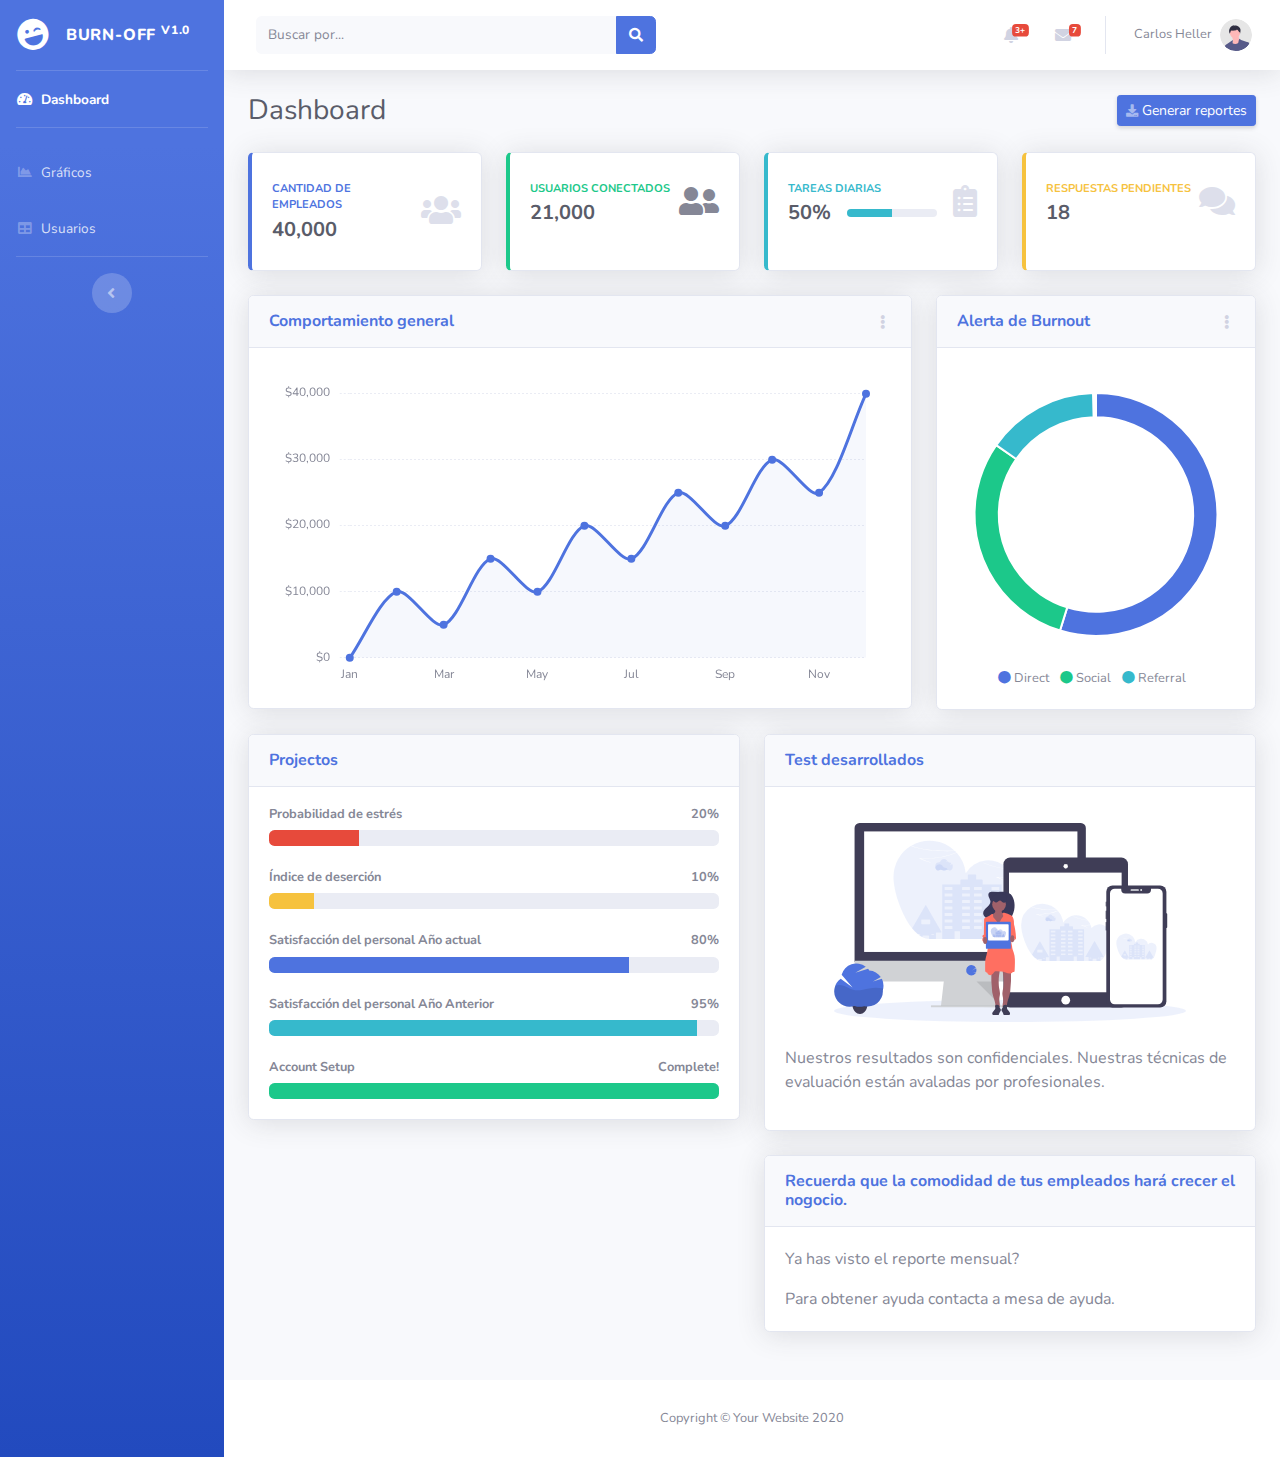
==== index.html @ df74e89a "Correción de maquetado." ====
<!DOCTYPE html>
<html lang="en">

<head>

    <meta charset="utf-8">
    <meta http-equiv="X-UA-Compatible" content="IE=edge">
    <meta name="viewport" content="width=device-width, initial-scale=1, shrink-to-fit=no">
    <meta name="description" content="">
    <meta name="author" content="">

    <title>Burn-OFF - Dashboard</title>

    <!-- Custom fonts for this template-->
    <link href="vendor/fontawesome-free/css/all.min.css" rel="stylesheet" type="text/css">
    <link href="https://fonts.googleapis.com/css?family=Nunito:200,200i,300,300i,400,400i,600,600i,700,700i,800,800i,900,900i" rel="stylesheet">

    <!-- Custom styles for this template-->
    <link href="css/sb-admin-2.min.css" rel="stylesheet">

</head>

<body id="page-top">

    <!-- Page Wrapper -->
    <div id="wrapper">

        <!-- Sidebar -->
        <ul class="navbar-nav bg-gradient-primary sidebar sidebar-dark accordion" id="accordionSidebar">

            <!-- Sidebar - Brand -->
            <!-- <a class="sidebar-brand d-flex align-items-center justify-content-center" href="index.html">
                <div class=".logo">
                    <!-- <img src="img/brain-process.svg"></i> 
    </div>
    <div class="sidebar-brand-text mx-3">Burn-OFF <sup>v1.0</sup></div>
    </a> -->

            <a class="sidebar-brand d-flex align-items-center justify-content-center" href="index.html">
                <div class="sidebar-brand-icon rotate-n-15">
                    <i class="fas fa-laugh-wink"></i>
                </div>
                <div class="sidebar-brand-text mx-3">Burn-OFF <sup>V1.0</sup></div>
            </a>
            <!-- Divider -->
            <hr class="sidebar-divider my-0">

            <!-- Nav Item - Dashboard -->
            <li class="nav-item active">
                <a class="nav-link" href="index.html">
                    <i class="fas fa-fw fa-tachometer-alt"></i>
                    <span>Dashboard</span></a>
            </li>

            <!-- Divider -->
            <hr class="sidebar-divider">

            <!-- Heading -->
            <!-- <div class="sidebar-heading">
                Interface
            </div> -->

            <!-- Nav Item - Pages Collapse Menu -->
            <!-- <li class="nav-item">
                <a class="nav-link collapsed" href="#" data-toggle="collapse" data-target="#collapseTwo" aria-expanded="true" aria-controls="collapseTwo">
                    <i class="fas fa-fw fa-cog"></i>
                    <span>Components</span>
                </a>
                <div id="collapseTwo" class="collapse" aria-labelledby="headingTwo" data-parent="#accordionSidebar">
                    <div class="bg-white py-2 collapse-inner rounded">
                        <h6 class="collapse-header">Custom Components:</h6>
                        <a class="collapse-item" href="buttons.html">Buttons</a>
                        <a class="collapse-item" href="cards.html">Cards</a>
                    </div>
                </div>
            </li> -->

            <!-- Nav Item - Utilities Collapse Menu -->
            <!-- <li class="nav-item">
                <a class="nav-link collapsed" href="#" data-toggle="collapse" data-target="#collapseUtilities" aria-expanded="true" aria-controls="collapseUtilities">
                    <i class="fas fa-fw fa-wrench"></i>
                    <span>Utilities</span>
                </a>
                <div id="collapseUtilities" class="collapse" aria-labelledby="headingUtilities" data-parent="#accordionSidebar">
                    <div class="bg-white py-2 collapse-inner rounded">
                        <h6 class="collapse-header">Custom Utilities:</h6>
                        <a class="collapse-item" href="utilities-color.html">Colors</a>
                        <a class="collapse-item" href="utilities-border.html">Borders</a>
                        <a class="collapse-item" href="utilities-animation.html">Animations</a>
                        <a class="collapse-item" href="utilities-other.html">Other</a>
                    </div>
                </div>
            </li> -->

            <!-- Divider -->
            <!-- <hr class="sidebar-divider"> -->

            <!-- Heading -->
            <!-- <div class="sidebar-heading">
                Addons
            </div> -->

            <!-- Nav Item - Pages Collapse Menu -->
            <!-- <li class="nav-item">
                <a class="nav-link collapsed" href="#" data-toggle="collapse" data-target="#collapsePages" aria-expanded="true" aria-controls="collapsePages">
                    <i class="fas fa-fw fa-folder"></i>
                    <span>Pages</span>
                </a>
                <div id="collapsePages" class="collapse" aria-labelledby="headingPages" data-parent="#accordionSidebar">
                    <div class="bg-white py-2 collapse-inner rounded">
                        <h6 class="collapse-header">Login Screens:</h6>
                        <a class="collapse-item" href="login.html">Login</a>
                        <a class="collapse-item" href="register.html">Register</a>
                        <a class="collapse-item" href="forgot-password.html">Forgot Password</a>
                        <div class="collapse-divider"></div>
                        <h6 class="collapse-header">Other Pages:</h6>
                        <a class="collapse-item" href="404.html">404 Page</a>
                        <a class="collapse-item" href="blank.html">Blank Page</a>
                    </div>
                </div>
            </li> -->

            <!-- Nav Item - Charts -->
            <li class="nav-item">
                <a class="nav-link" href="charts.html">
                    <i class="fas fa-fw fa-chart-area"></i>
                    <span>Gráficos</span></a>
            </li>

            <!-- Nav Item - Tables -->
            <li class="nav-item">
                <a class="nav-link" href="tables.html">
                    <i class="fas fa-fw fa-table"></i>
                    <span>Usuarios</span></a>
            </li>

            <!-- Divider -->
            <hr class="sidebar-divider d-none d-md-block">

            <!-- Sidebar Toggler (Sidebar) -->
            <div class="text-center d-none d-md-inline">
                <button class="rounded-circle border-0" id="sidebarToggle"></button>
            </div>

            <!-- Sidebar Message
            <div class="sidebar-card">
                <img class="sidebar-card-illustration mb-2" src="img/undraw_rocket.svg" alt="">
                <p class="text-center mb-2"><strong>SB Admin Pro</strong> is packed with premium features, components, and more!</p>
                <a class="btn btn-success btn-sm" href="https://startbootstrap.com/theme/sb-admin-pro">Upgrade to Pro!</a>
            </div> -->

        </ul>
        <!-- End of Sidebar -->

        <!-- Content Wrapper -->
        <div id="content-wrapper" class="d-flex flex-column">

            <!-- Main Content -->
            <div id="content">

                <!-- Topbar -->
                <nav class="navbar navbar-expand navbar-light bg-white topbar mb-4 static-top shadow">

                    <!-- Sidebar Toggle (Topbar) -->
                    <button id="sidebarToggleTop" class="btn btn-link d-md-none rounded-circle mr-3">
                        <i class="fa fa-bars"></i>
                    </button>

                    <!-- Topbar Search -->
                    <form class="d-none d-sm-inline-block form-inline mr-auto ml-md-3 my-2 my-md-0 mw-100 navbar-search">
                        <div class="input-group">
                            <input type="text" class="form-control bg-light border-0 small" placeholder="Buscar por..." aria-label="Search" aria-describedby="basic-addon2">
                            <div class="input-group-append">
                                <button class="btn btn-primary" type="button">
                                    <i class="fas fa-search fa-sm"></i>
                                </button>
                            </div>
                        </div>
                    </form>

                    <!-- Topbar Navbar -->
                    <ul class="navbar-nav ml-auto">

                        <!-- Nav Item - Search Dropdown (Visible Only XS) -->
                        <li class="nav-item dropdown no-arrow d-sm-none">
                            <a class="nav-link dropdown-toggle" href="#" id="searchDropdown" role="button" data-toggle="dropdown" aria-haspopup="true" aria-expanded="false">
                                <i class="fas fa-search fa-fw"></i>
                            </a>
                            <!-- Dropdown - Messages -->
                            <div class="dropdown-menu dropdown-menu-right p-3 shadow animated--grow-in" aria-labelledby="searchDropdown">
                                <form class="form-inline mr-auto w-100 navbar-search">
                                    <div class="input-group">
                                        <input type="text" class="form-control bg-light border-0 small" placeholder="Search for..." aria-label="Search" aria-describedby="basic-addon2">
                                        <div class="input-group-append">
                                            <button class="btn btn-primary" type="button">
                                                <i class="fas fa-search fa-sm"></i>
                                            </button>
                                        </div>
                                    </div>
                                </form>
                            </div>
                        </li>

                        <!-- Nav Item - Alerts -->
                        <li class="nav-item dropdown no-arrow mx-1">
                            <a class="nav-link dropdown-toggle" href="#" id="alertsDropdown" role="button" data-toggle="dropdown" aria-haspopup="true" aria-expanded="false">
                                <i class="fas fa-bell fa-fw"></i>
                                <!-- Counter - Alerts -->
                                <span class="badge badge-danger badge-counter">3+</span>
                            </a>
                            <!-- Dropdown - Alerts -->
                            <div class="dropdown-list dropdown-menu dropdown-menu-right shadow animated--grow-in" aria-labelledby="alertsDropdown">
                                <h6 class="dropdown-header">
                                    Alerts Center
                                </h6>
                                <a class="dropdown-item d-flex align-items-center" href="#">
                                    <div class="mr-3">
                                        <div class="icon-circle bg-primary">
                                            <i class="fas fa-file-alt text-white"></i>
                                        </div>
                                    </div>
                                    <div>
                                        <div class="small text-gray-500">December 12, 2019</div>
                                        <span class="font-weight-bold">A new monthly report is ready to download!</span>
                                    </div>
                                </a>
                                <a class="dropdown-item d-flex align-items-center" href="#">
                                    <div class="mr-3">
                                        <div class="icon-circle bg-success">
                                            <i class="fas fa-donate text-white"></i>
                                        </div>
                                    </div>
                                    <div>
                                        <div class="small text-gray-500">December 7, 2019</div>
                                        $290.29 has been deposited into your account!
                                    </div>
                                </a>
                                <a class="dropdown-item d-flex align-items-center" href="#">
                                    <div class="mr-3">
                                        <div class="icon-circle bg-warning">
                                            <i class="fas fa-exclamation-triangle text-white"></i>
                                        </div>
                                    </div>
                                    <div>
                                        <div class="small text-gray-500">December 2, 2019</div>
                                        Spending Alert: We've noticed unusually high spending for your account.
                                    </div>
                                </a>
                                <a class="dropdown-item text-center small text-gray-500" href="#">Show All Alerts</a>
                            </div>
                        </li>

                        <!-- Nav Item - Messages -->
                        <li class="nav-item dropdown no-arrow mx-1">
                            <a class="nav-link dropdown-toggle" href="#" id="messagesDropdown" role="button" data-toggle="dropdown" aria-haspopup="true" aria-expanded="false">
                                <i class="fas fa-envelope fa-fw"></i>
                                <!-- Counter - Messages -->
                                <span class="badge badge-danger badge-counter">7</span>
                            </a>
                            <!-- Dropdown - Messages -->
                            <div class="dropdown-list dropdown-menu dropdown-menu-right shadow animated--grow-in" aria-labelledby="messagesDropdown">
                                <h6 class="dropdown-header">
                                    Message Center
                                </h6>
                                <a class="dropdown-item d-flex align-items-center" href="#">
                                    <div class="dropdown-list-image mr-3">
                                        <img class="rounded-circle" src="img/undraw_profile_1.svg" alt="">
                                        <div class="status-indicator bg-success"></div>
                                    </div>
                                    <div class="font-weight-bold">
                                        <div class="text-truncate">Hi there! I am wondering if you can help me with a problem I've been having.</div>
                                        <div class="small text-gray-500">Emily Fowler · 58m</div>
                                    </div>
                                </a>
                                <a class="dropdown-item d-flex align-items-center" href="#">
                                    <div class="dropdown-list-image mr-3">
                                        <img class="rounded-circle" src="img/undraw_profile_2.svg" alt="">
                                        <div class="status-indicator"></div>
                                    </div>
                                    <div>
                                        <div class="text-truncate">I have the photos that you ordered last month, how would you like them sent to you?</div>
                                        <div class="small text-gray-500">Jae Chun · 1d</div>
                                    </div>
                                </a>
                                <a class="dropdown-item d-flex align-items-center" href="#">
                                    <div class="dropdown-list-image mr-3">
                                        <img class="rounded-circle" src="img/undraw_profile_3.svg" alt="">
                                        <div class="status-indicator bg-warning"></div>
                                    </div>
                                    <div>
                                        <div class="text-truncate">Last month's report looks great, I am very happy with the progress so far, keep up the good work!</div>
                                        <div class="small text-gray-500">Morgan Alvarez · 2d</div>
                                    </div>
                                </a>
                                <a class="dropdown-item d-flex align-items-center" href="#">
                                    <div class="dropdown-list-image mr-3">
                                        <img class="rounded-circle" src="https://source.unsplash.com/Mv9hjnEUHR4/60x60" alt="">
                                        <div class="status-indicator bg-success"></div>
                                    </div>
                                    <div>
                                        <div class="text-truncate">Am I a good boy? The reason I ask is because someone told me that people say this to all dogs, even if they aren't good...</div>
                                        <div class="small text-gray-500">Chicken the Dog · 2w</div>
                                    </div>
                                </a>
                                <a class="dropdown-item text-center small text-gray-500" href="#">Read More Messages</a>
                            </div>
                        </li>

                        <div class="topbar-divider d-none d-sm-block"></div>

                        <!-- Nav Item - User Information -->
                        <li class="nav-item dropdown no-arrow">
                            <a class="nav-link dropdown-toggle" href="#" id="userDropdown" role="button" data-toggle="dropdown" aria-haspopup="true" aria-expanded="false">
                                <span class="mr-2 d-none d-lg-inline text-gray-600 small">	Carlos Heller</span>
                                <img class="img-profile rounded-circle" src="img/undraw_profile.svg">
                            </a>
                            <!-- Dropdown - User Information -->
                            <div class="dropdown-menu dropdown-menu-right shadow animated--grow-in" aria-labelledby="userDropdown">
                                <a class="dropdown-item" href="#">
                                    <i class="fas fa-user fa-sm fa-fw mr-2 text-gray-400"></i> Perfil
                                </a>
                                <a class="dropdown-item" href="#">
                                    <i class="fas fa-cogs fa-sm fa-fw mr-2 text-gray-400"></i> Configuración
                                </a>
                                <a class="dropdown-item" href="#">
                                    <i class="fas fa-list fa-sm fa-fw mr-2 text-gray-400"></i> Actividad
                                </a>
                                <div class="dropdown-divider"></div>
                                <a class="dropdown-item" href="#" data-toggle="modal" data-target="#logoutModal">
                                    <i class="fas fa-sign-out-alt fa-sm fa-fw mr-2 text-gray-400"></i> Cerrar Sesión
                                </a>
                            </div>
                        </li>

                    </ul>

                </nav>
                <!-- End of Topbar -->

                <!-- Begin Page Content -->
                <div class="container-fluid">

                    <!-- Page Heading -->
                    <div class="d-sm-flex align-items-center justify-content-between mb-4">
                        <h1 class="h3 mb-0 text-gray-800">Dashboard</h1>
                        <a href="#" class="d-none d-sm-inline-block btn btn-sm btn-primary shadow-sm"><i
                                class="fas fa-download fa-sm text-white-50"></i> Generar reportes</a>
                    </div>

                    <!-- Content Row -->
                    <div class="row">

                        <!-- Earnings (Monthly) Card Example -->
                        <div class="col-xl-3 col-md-6 mb-4">
                            <div class="card border-left-primary shadow h-100 py-2">
                                <div class="card-body">
                                    <div class="row no-gutters align-items-center">
                                        <div class="col mr-2">
                                            <div class="text-xs font-weight-bold text-primary text-uppercase mb-1">
                                                Cantidad de empleados</div>
                                            <div class="h5 mb-0 font-weight-bold text-gray-800">40,000</div>
                                        </div>
                                        <div class="col-auto">
                                            <!-- <i class="fas fa-calendar fa-2x text-gray-300"></i> -->
                                            <i class="fas fa-users fa-2x text-gray-300"></i>
                                        </div>
                                    </div>
                                </div>
                            </div>
                        </div>

                        <!-- Earnings (Monthly) Card Example -->
                        <div class="col-xl-3 col-md-6 mb-4">
                            <div class="card border-left-success shadow h-100 py-2">
                                <div class="card-body">
                                    <div class="row no-gutters align-items-center">
                                        <div class="col mr-2">
                                            <div class="text-xs font-weight-bold text-success text-uppercase mb-1">
                                                Usuarios conectados</div>
                                            <div class="h5 mb-0 font-weight-bold text-gray-800">21,000</div>
                                        </div>
                                        <div class="col-auto">
                                            <!-- <i class="fas fa-dollar-sign "></i> -->
                                            <i class="fas fa-user-friends fa-2x text-green-300"></i>
                                        </div>
                                    </div>
                                </div>
                            </div>
                        </div>

                        <!-- Earnings (Monthly) Card Example -->
                        <div class="col-xl-3 col-md-6 mb-4">
                            <div class="card border-left-info shadow h-100 py-2">
                                <div class="card-body">
                                    <div class="row no-gutters align-items-center">
                                        <div class="col mr-2">
                                            <div class="text-xs font-weight-bold text-info text-uppercase mb-1">Tareas diarias
                                            </div>
                                            <div class="row no-gutters align-items-center">
                                                <div class="col-auto">
                                                    <div class="h5 mb-0 mr-3 font-weight-bold text-gray-800">50%</div>
                                                </div>
                                                <div class="col">
                                                    <div class="progress progress-sm mr-2">
                                                        <div class="progress-bar bg-info" role="progressbar" style="width: 50%" aria-valuenow="50" aria-valuemin="0" aria-valuemax="100"></div>
                                                    </div>
                                                </div>
                                            </div>
                                        </div>
                                        <div class="col-auto">
                                            <i class="fas fa-clipboard-list fa-2x text-gray-300"></i>
                                        </div>
                                    </div>
                                </div>
                            </div>
                        </div>

                        <!-- Pending Requests Card Example -->
                        <div class="col-xl-3 col-md-6 mb-4">
                            <div class="card border-left-warning shadow h-100 py-2">
                                <div class="card-body">
                                    <div class="row no-gutters align-items-center">
                                        <div class="col mr-2">
                                            <div class="text-xs font-weight-bold text-warning text-uppercase mb-1">
                                                Respuestas pendientes</div>
                                            <div class="h5 mb-0 font-weight-bold text-gray-800">18</div>
                                        </div>
                                        <div class="col-auto">
                                            <i class="fas fa-comments fa-2x text-gray-300"></i>
                                        </div>
                                    </div>
                                </div>
                            </div>
                        </div>
                    </div>

                    <!-- Content Row -->

                    <div class="row">

                        <!-- Area Chart -->
                        <div class="col-xl-8 col-lg-7">
                            <div class="card shadow mb-4">
                                <!-- Card Header - Dropdown -->
                                <div class="card-header py-3 d-flex flex-row align-items-center justify-content-between">
                                    <h6 class="m-0 font-weight-bold text-primary">Comportamiento general</h6>
                                    <div class="dropdown no-arrow">
                                        <a class="dropdown-toggle" href="#" role="button" id="dropdownMenuLink" data-toggle="dropdown" aria-haspopup="true" aria-expanded="false">
                                            <i class="fas fa-ellipsis-v fa-sm fa-fw text-gray-400"></i>
                                        </a>
                                        <div class="dropdown-menu dropdown-menu-right shadow animated--fade-in" aria-labelledby="dropdownMenuLink">
                                            <div class="dropdown-header">Dropdown Header:</div>
                                            <a class="dropdown-item" href="#">Action</a>
                                            <a class="dropdown-item" href="#">Another action</a>
                                            <div class="dropdown-divider"></div>
                                            <a class="dropdown-item" href="#">Something else here</a>
                                        </div>
                                    </div>
                                </div>
                                <!-- Card Body -->
                                <div class="card-body">
                                    <div class="chart-area">
                                        <canvas id="myAreaChart"></canvas>
                                    </div>
                                </div>
                            </div>
                        </div>

                        <!-- Pie Chart -->
                        <div class="col-xl-4 col-lg-5">
                            <div class="card shadow mb-4">
                                <!-- Card Header - Dropdown -->
                                <div class="card-header py-3 d-flex flex-row align-items-center justify-content-between">
                                    <h6 class="m-0 font-weight-bold text-primary">Alerta de Burnout</h6>
                                    <div class="dropdown no-arrow">
                                        <a class="dropdown-toggle" href="#" role="button" id="dropdownMenuLink" data-toggle="dropdown" aria-haspopup="true" aria-expanded="false">
                                            <i class="fas fa-ellipsis-v fa-sm fa-fw text-gray-400"></i>
                                        </a>
                                        <div class="dropdown-menu dropdown-menu-right shadow animated--fade-in" aria-labelledby="dropdownMenuLink">
                                            <div class="dropdown-header">Dropdown Header:</div>
                                            <a class="dropdown-item" href="#">Action</a>
                                            <a class="dropdown-item" href="#">Another action</a>
                                            <div class="dropdown-divider"></div>
                                            <a class="dropdown-item" href="#">Something else here</a>
                                        </div>
                                    </div>
                                </div>
                                <!-- Card Body -->
                                <div class="card-body">
                                    <div class="chart-pie pt-4 pb-2">
                                        <canvas id="myPieChart"></canvas>
                                    </div>
                                    <div class="mt-4 text-center small">
                                        <span class="mr-2">
                                            <i class="fas fa-circle text-primary"></i> Direct
                                        </span>
                                        <span class="mr-2">
                                            <i class="fas fa-circle text-success"></i> Social
                                        </span>
                                        <span class="mr-2">
                                            <i class="fas fa-circle text-info"></i> Referral
                                        </span>
                                    </div>
                                </div>
                            </div>
                        </div>
                    </div>

                    <!-- Content Row -->
                    <div class="row">

                        <!-- Content Column -->
                        <div class="col-lg-6 mb-4">

                            <!-- Project Card Example -->
                            <div class="card shadow mb-4">
                                <div class="card-header py-3">
                                    <h6 class="m-0 font-weight-bold text-primary">Projectos</h6>
                                </div>
                                <div class="card-body">
                                    <h4 class="small font-weight-bold">Probabilidad de estrés <span class="float-right">20%</span></h4>
                                    <div class="progress mb-4">
                                        <div class="progress-bar bg-danger" role="progressbar" style="width: 20%" aria-valuenow="20" aria-valuemin="0" aria-valuemax="100"></div>
                                    </div>
                                    <h4 class="small font-weight-bold">Índice de deserción <span class="float-right">10%</span></h4>
                                    <div class="progress mb-4">
                                        <div class="progress-bar bg-warning" role="progressbar" style="width: 10%" aria-valuenow="10" aria-valuemin="0" aria-valuemax="100"></div>
                                    </div>
                                    <h4 class="small font-weight-bold">Satisfacción del personal Año actual<span class="float-right">80%</span></h4>
                                    <div class="progress mb-4">
                                        <div class="progress-bar" role="progressbar" style="width: 80%" aria-valuenow="80" aria-valuemin="0" aria-valuemax="100"></div>
                                    </div>
                                    <h4 class="small font-weight-bold">Satisfacción del personal Año Anterior <span class="float-right">95%</span></h4>
                                    <div class="progress mb-4">
                                        <div class="progress-bar bg-info" role="progressbar" style="width: 95%" aria-valuenow="95" aria-valuemin="0" aria-valuemax="100"></div>
                                    </div>
                                    <h4 class="small font-weight-bold">Account Setup <span class="float-right">Complete!</span></h4>
                                    <div class="progress">
                                        <div class="progress-bar bg-success" role="progressbar" style="width: 100%" aria-valuenow="100" aria-valuemin="0" aria-valuemax="100"></div>
                                    </div>
                                </div>
                            </div>

                            <!-- Color System
                            <div class="row">
                                <div class="col-lg-6 mb-4">
                                    <div class="card bg-primary text-white shadow">
                                        <div class="card-body">
                                            Primary
                                            <div class="text-white-50 small">#4e73df</div>
                                        </div>
                                    </div>
                                </div>
                                <div class="col-lg-6 mb-4">
                                    <div class="card bg-success text-white shadow">
                                        <div class="card-body">
                                            Success
                                            <div class="text-white-50 small">#1cc88a</div>
                                        </div>
                                    </div>
                                </div>
                                <div class="col-lg-6 mb-4">
                                    <div class="card bg-info text-white shadow">
                                        <div class="card-body">
                                            Info
                                            <div class="text-white-50 small">#36b9cc</div>
                                        </div>
                                    </div>
                                </div>
                                <div class="col-lg-6 mb-4">
                                    <div class="card bg-warning text-white shadow">
                                        <div class="card-body">
                                            Warning
                                            <div class="text-white-50 small">#f6c23e</div>
                                        </div>
                                    </div>
                                </div>
                                <div class="col-lg-6 mb-4">
                                    <div class="card bg-danger text-white shadow">
                                        <div class="card-body">
                                            Danger
                                            <div class="text-white-50 small">#e74a3b</div>
                                        </div>
                                    </div>
                                </div>
                                <div class="col-lg-6 mb-4">
                                    <div class="card bg-secondary text-white shadow">
                                        <div class="card-body">
                                            Secondary
                                            <div class="text-white-50 small">#858796</div>
                                        </div>
                                    </div>
                                </div>
                                <div class="col-lg-6 mb-4">
                                    <div class="card bg-light text-black shadow">
                                        <div class="card-body">
                                            Light
                                            <div class="text-black-50 small">#f8f9fc</div>
                                        </div>
                                    </div>
                                </div>
                                <div class="col-lg-6 mb-4">
                                    <div class="card bg-dark text-white shadow">
                                        <div class="card-body">
                                            Dark
                                            <div class="text-white-50 small">#5a5c69</div>
                                        </div>
                                    </div>
                                </div>
                            </div> -->

                        </div>

                        <div class="col-lg-6 mb-4">

                            <!-- Illustrations -->
                            <div class="card shadow mb-4">
                                <div class="card-header py-3">
                                    <h6 class="m-0 font-weight-bold text-primary">Test desarrollados</h6>
                                </div>
                                <div class="card-body">
                                    <div class="text-center">
                                        <img class="img-fluid px-3 px-sm-4 mt-3 mb-4" style="width: 25rem;" src="img/undraw_posting_photo.svg" alt="">
                                    </div>
                                    <p>Nuestros resultados son confidenciales. Nuestras técnicas de evaluación están avaladas por profesionales.</p>

                                </div>
                            </div>

                            <!-- Approach -->
                            <div class="card shadow mb-4">
                                <div class="card-header py-3">
                                    <h6 class="m-0 font-weight-bold text-primary">Recuerda que la comodidad de tus empleados hará crecer el nogocio.</h6>
                                </div>
                                <div class="card-body">
                                    <p>Ya has visto el reporte mensual?</p>
                                    <p class="mb-0">Para obtener ayuda contacta a <a>mesa de ayuda. </a></p>
                                </div>
                            </div>

                        </div>
                    </div>

                </div>
                <!-- /.container-fluid -->

            </div>
            <!-- End of Main Content -->

            <!-- Footer -->
            <footer class="sticky-footer bg-white">
                <div class="container my-auto">
                    <div class="copyright text-center my-auto">
                        <span>Copyright &copy; Your Website 2020</span>
                    </div>
                </div>
            </footer>
            <!-- End of Footer -->

        </div>
        <!-- End of Content Wrapper -->

    </div>
    <!-- End of Page Wrapper -->

    <!-- Scroll to Top Button-->
    <a class="scroll-to-top rounded" href="#page-top">
        <i class="fas fa-angle-up"></i>
    </a>

    <!-- Logout Modal-->
    <div class="modal fade" id="logoutModal" tabindex="-1" role="dialog" aria-labelledby="exampleModalLabel" aria-hidden="true">
        <div class="modal-dialog" role="document">
            <div class="modal-content">
                <div class="modal-header">
                    <h5 class="modal-title" id="exampleModalLabel">Ready to Leave?</h5>
                    <button class="close" type="button" data-dismiss="modal" aria-label="Close">
                        <span aria-hidden="true">×</span>
                    </button>
                </div>
                <div class="modal-body">Select "Logout" below if you are ready to end your current session.</div>
                <div class="modal-footer">
                    <button class="btn btn-secondary" type="button" data-dismiss="modal">Cancel</button>
                    <a class="btn btn-primary" href="login.html">Logout</a>
                </div>
            </div>
        </div>
    </div>

    <!-- Bootstrap core JavaScript-->
    <script src="vendor/jquery/jquery.min.js"></script>
    <script src="vendor/bootstrap/js/bootstrap.bundle.min.js"></script>

    <!-- Core plugin JavaScript-->
    <script src="vendor/jquery-easing/jquery.easing.min.js"></script>

    <!-- Custom scripts for all pages-->
    <script src="js/sb-admin-2.min.js"></script>

    <!-- Page level plugins -->
    <script src="vendor/chart.js/Chart.min.js"></script>

    <!-- Page level custom scripts -->
    <script src="js/demo/chart-area-demo.js"></script>
    <script src="js/demo/chart-pie-demo.js"></script>

</body>

</html>
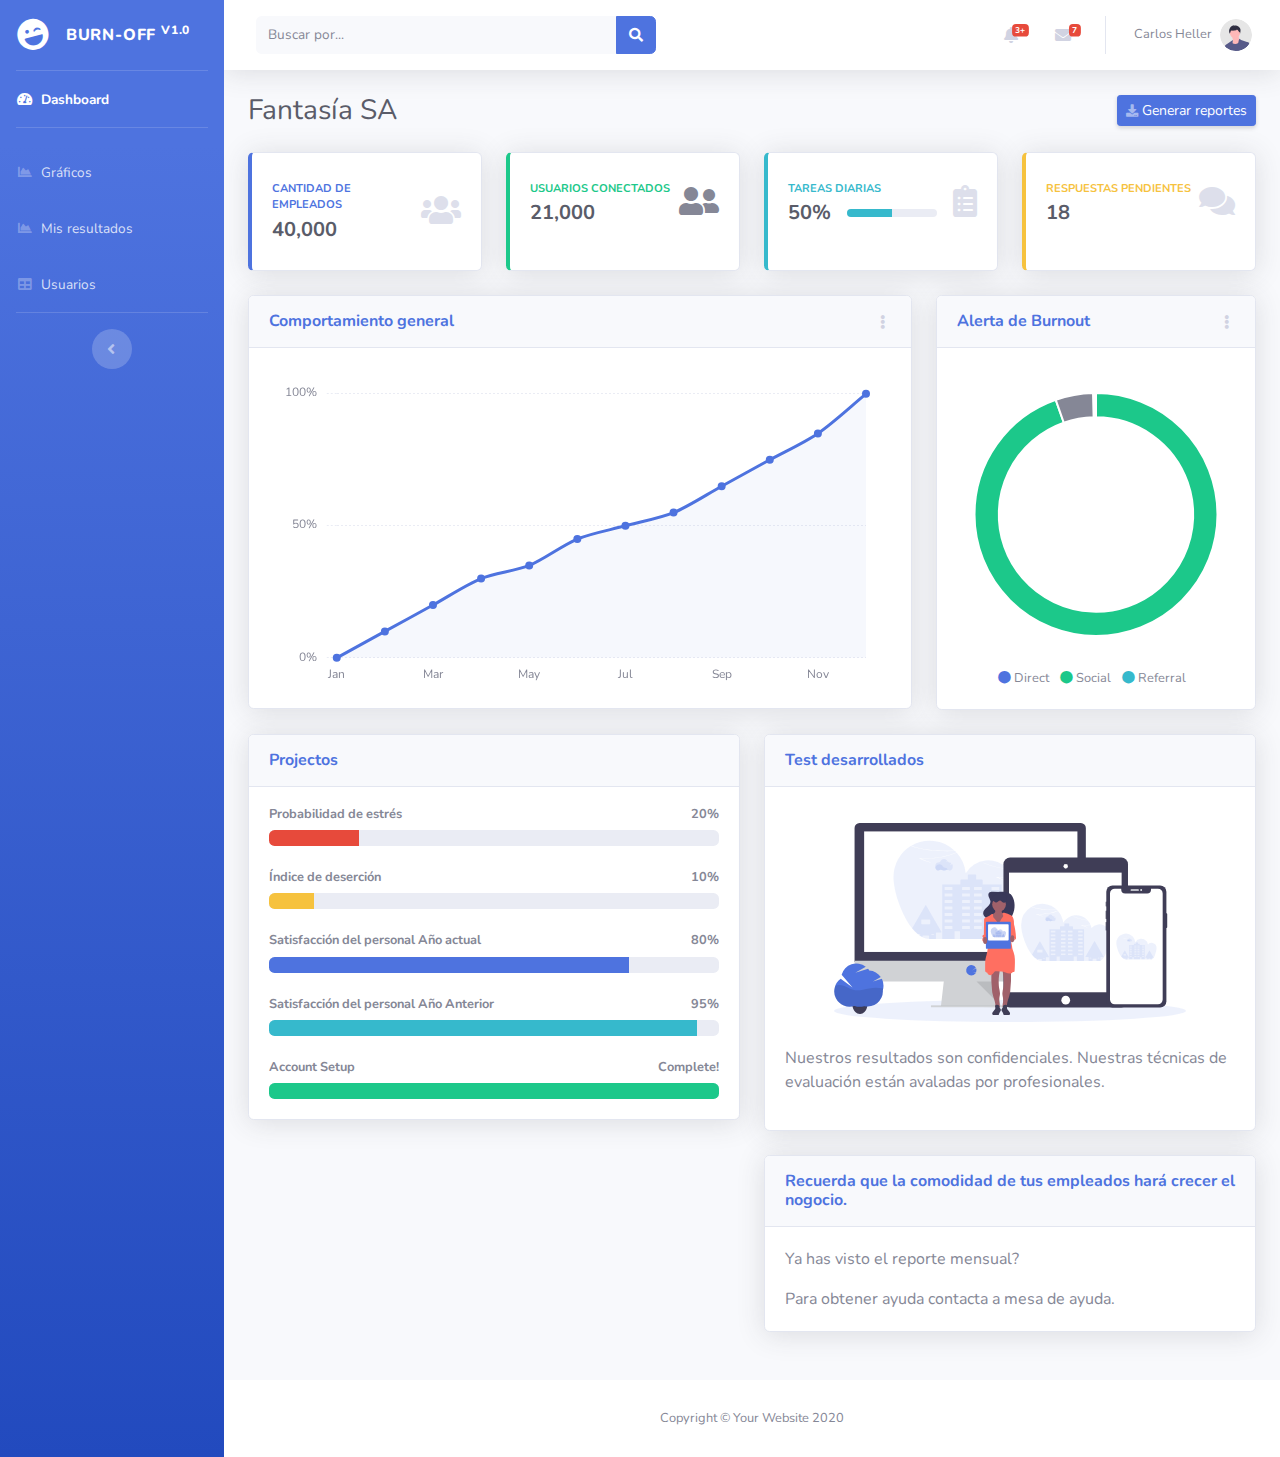
==== commit 5ea39545: "Update index.html" ====
--- a/index.html
+++ b/index.html
@@ -126,6 +126,11 @@
                     <i class="fas fa-fw fa-chart-area"></i>
                     <span>Gráficos</span></a>
             </li>
+            <li class="nav-item">
+                <a class="nav-link" href="perfilusuario.html">
+                    <i class="fas fa-fw fa-chart-area"></i>
+                    <span>Mis resultados</span></a>
+            </li>
 
             <!-- Nav Item - Tables -->
             <li class="nav-item">
@@ -342,7 +347,7 @@
 
                     <!-- Page Heading -->
                     <div class="d-sm-flex align-items-center justify-content-between mb-4">
-                        <h1 class="h3 mb-0 text-gray-800">Dashboard</h1>
+                        <h1 class="h3 mb-0 text-gray-800">Fantasía SA</h1>
                         <a href="#" class="d-none d-sm-inline-block btn btn-sm btn-primary shadow-sm"><i
                                 class="fas fa-download fa-sm text-white-50"></i> Generar reportes</a>
                     </div>
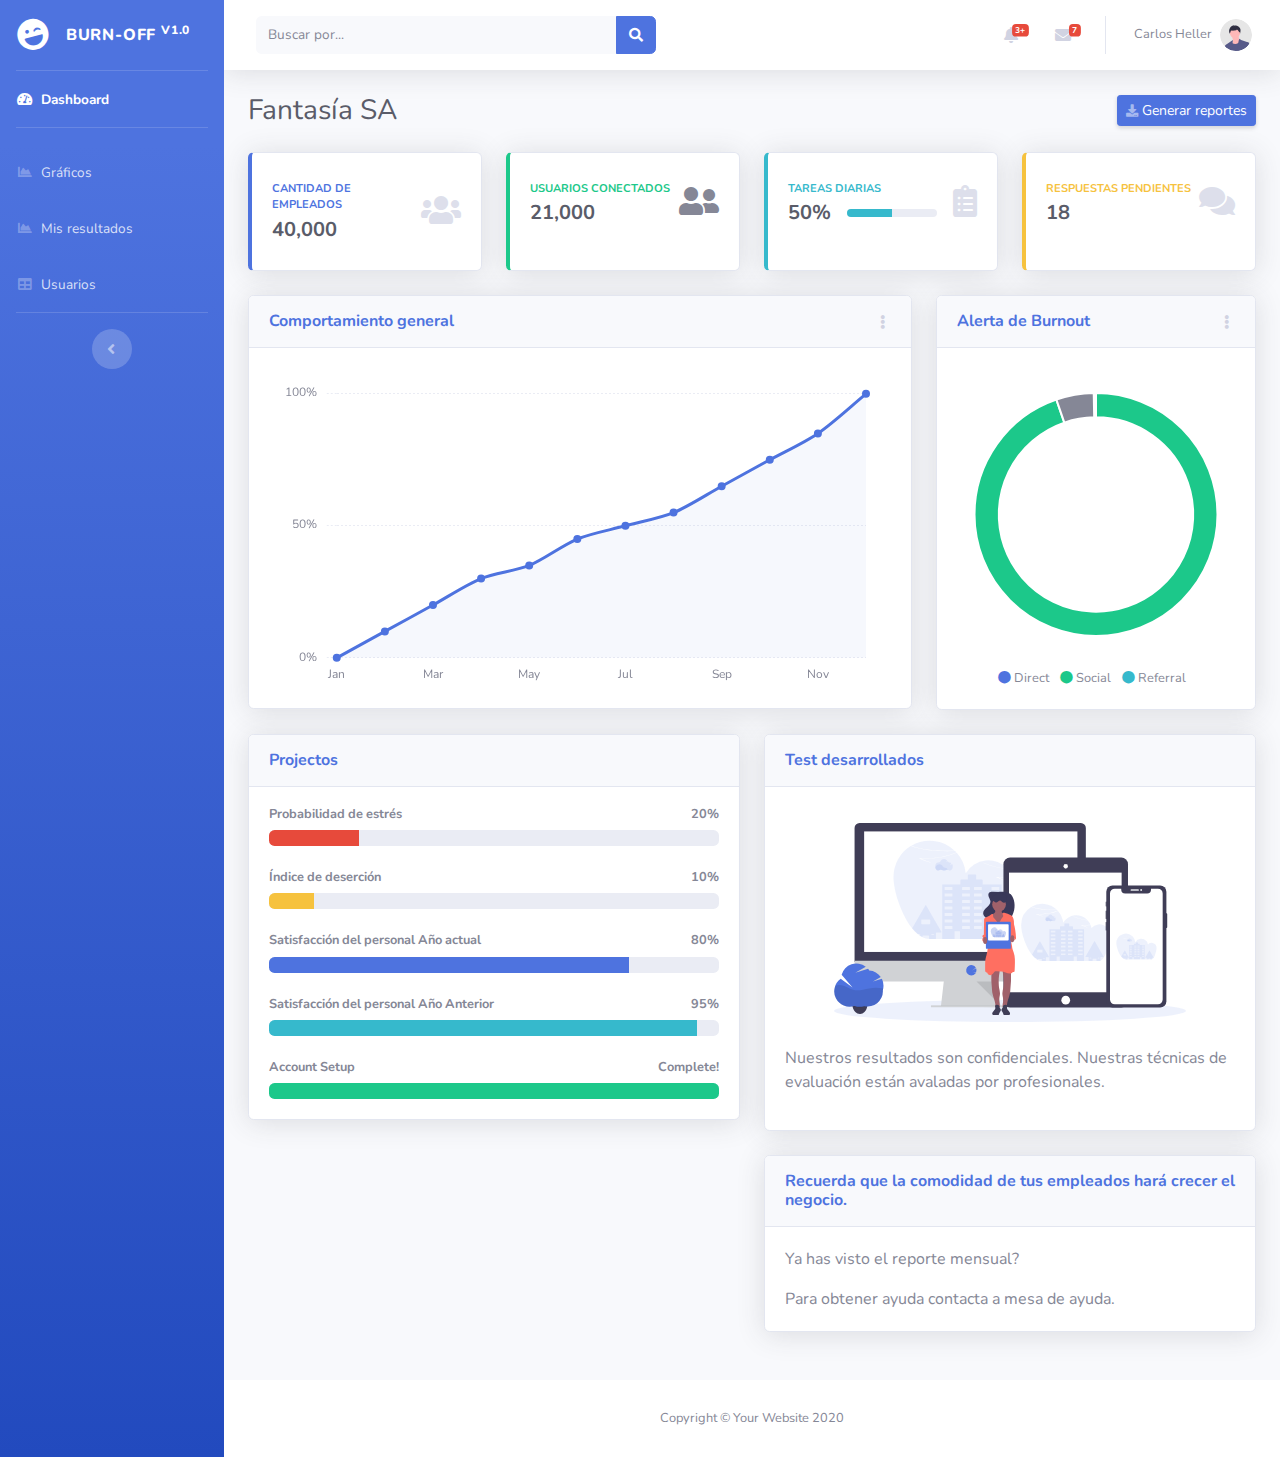
==== commit ae9e0601: "Update index.html" ====
--- a/index.html
+++ b/index.html
@@ -635,7 +635,7 @@
                             <!-- Approach -->
                             <div class="card shadow mb-4">
                                 <div class="card-header py-3">
-                                    <h6 class="m-0 font-weight-bold text-primary">Recuerda que la comodidad de tus empleados hará crecer el nogocio.</h6>
+                                    <h6 class="m-0 font-weight-bold text-primary">Recuerda que la comodidad de tus empleados hará crecer el negocio.</h6>
                                 </div>
                                 <div class="card-body">
                                     <p>Ya has visto el reporte mensual?</p>
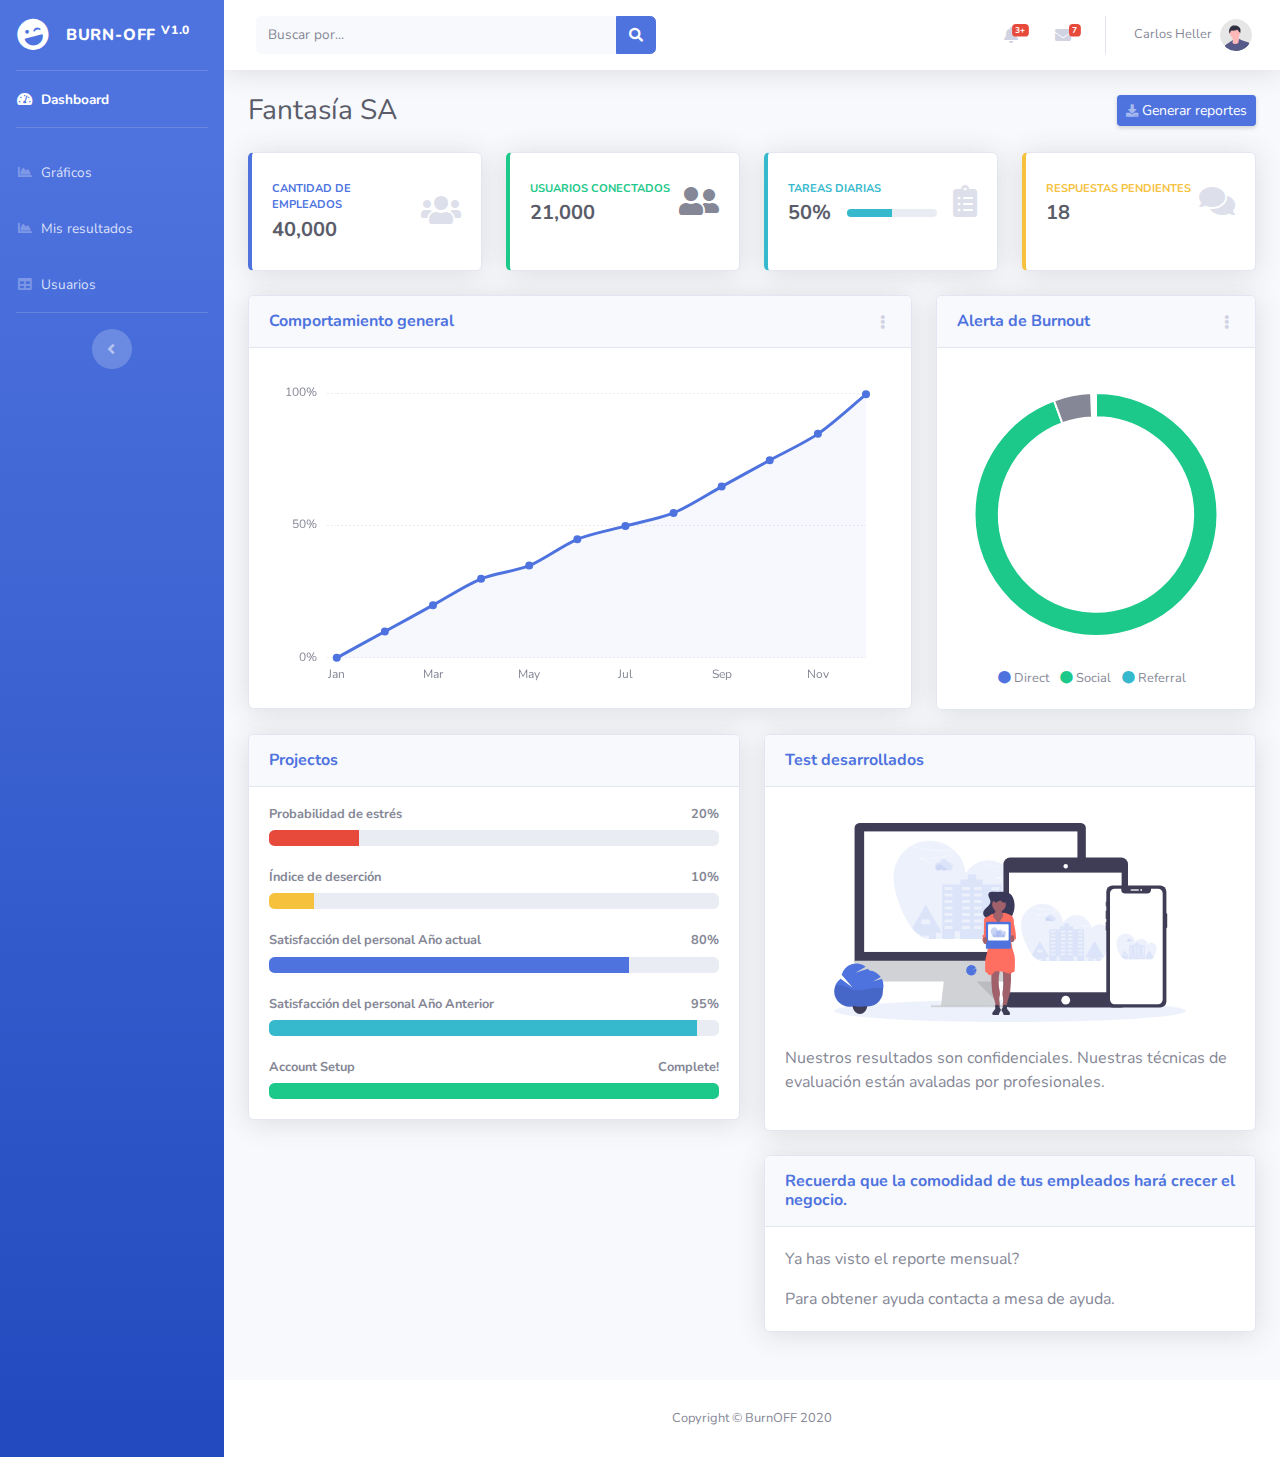
==== commit ba5d56ba: "copyright" ====
--- a/index.html
+++ b/index.html
@@ -656,7 +656,7 @@
             <footer class="sticky-footer bg-white">
                 <div class="container my-auto">
                     <div class="copyright text-center my-auto">
-                        <span>Copyright &copy; Your Website 2020</span>
+                        <span>Copyright &copy; BurnOFF 2020</span>
                     </div>
                 </div>
             </footer>
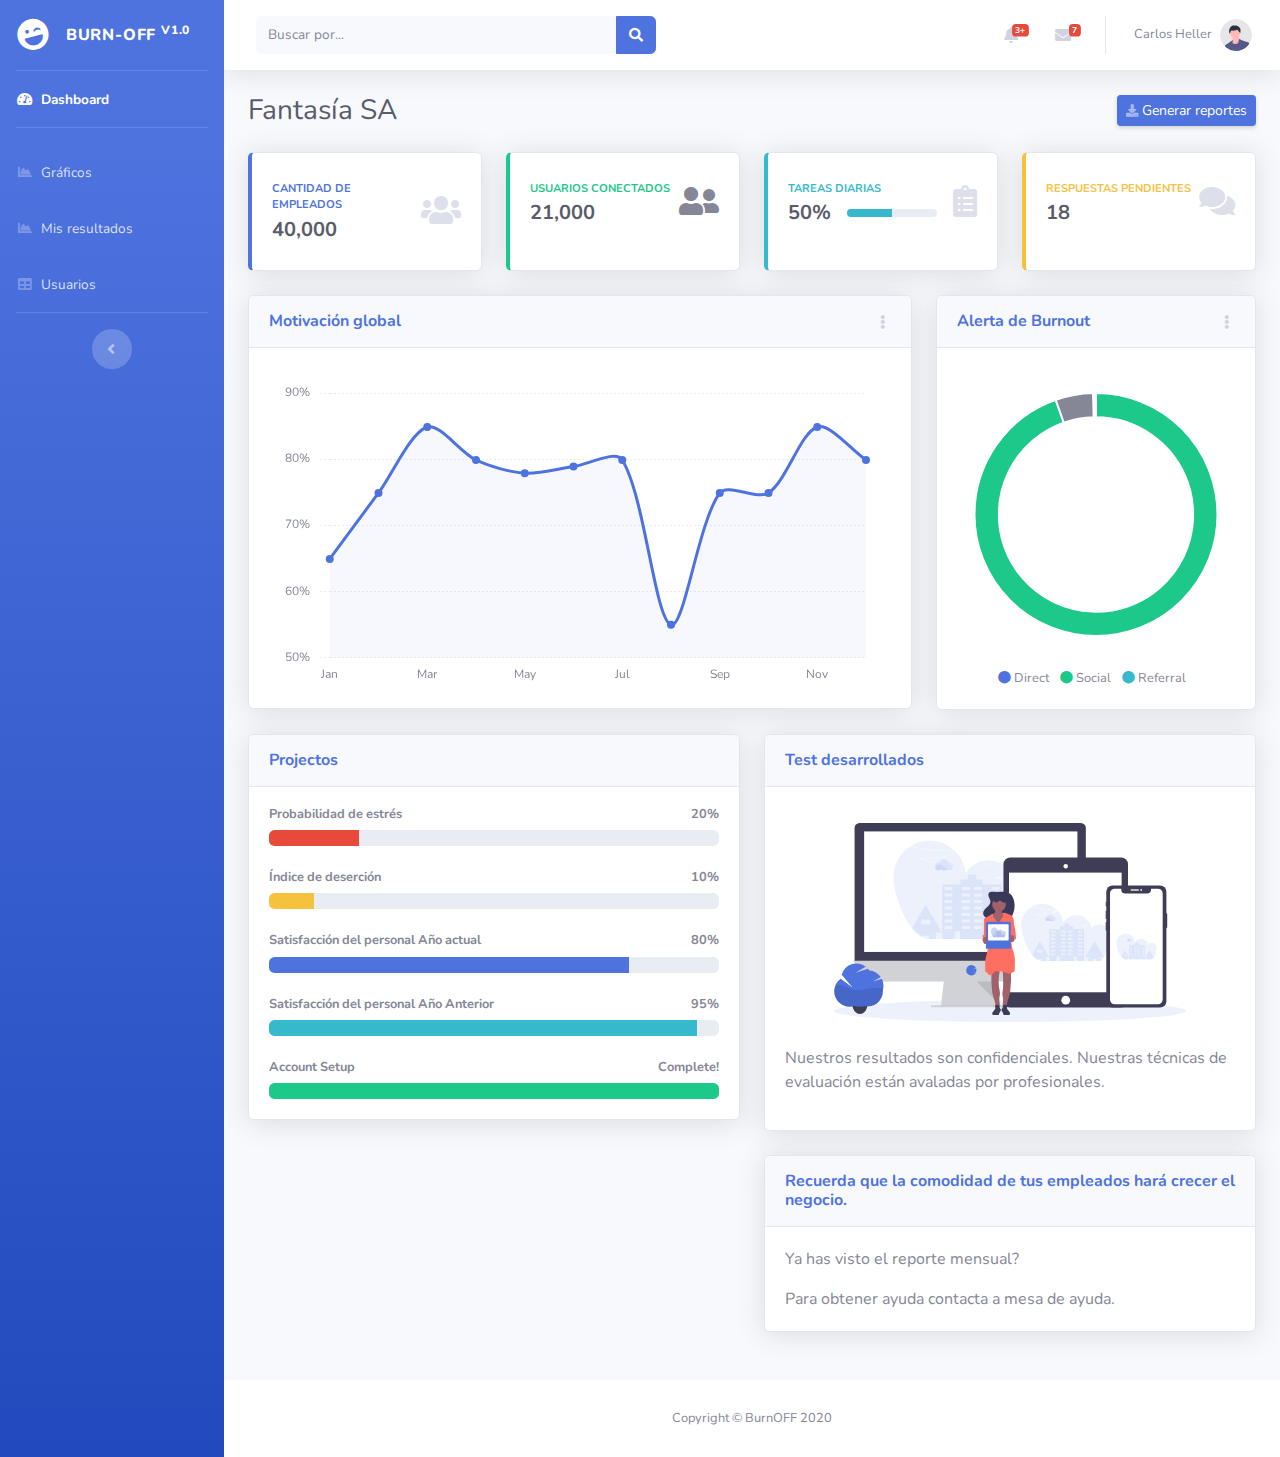
==== commit 6ba6155c: "update motivacion" ====
--- a/index.html
+++ b/index.html
@@ -448,7 +448,7 @@
                             <div class="card shadow mb-4">
                                 <!-- Card Header - Dropdown -->
                                 <div class="card-header py-3 d-flex flex-row align-items-center justify-content-between">
-                                    <h6 class="m-0 font-weight-bold text-primary">Comportamiento general</h6>
+                                    <h6 class="m-0 font-weight-bold text-primary">Motivación global</h6>
                                     <div class="dropdown no-arrow">
                                         <a class="dropdown-toggle" href="#" role="button" id="dropdownMenuLink" data-toggle="dropdown" aria-haspopup="true" aria-expanded="false">
                                             <i class="fas fa-ellipsis-v fa-sm fa-fw text-gray-400"></i>
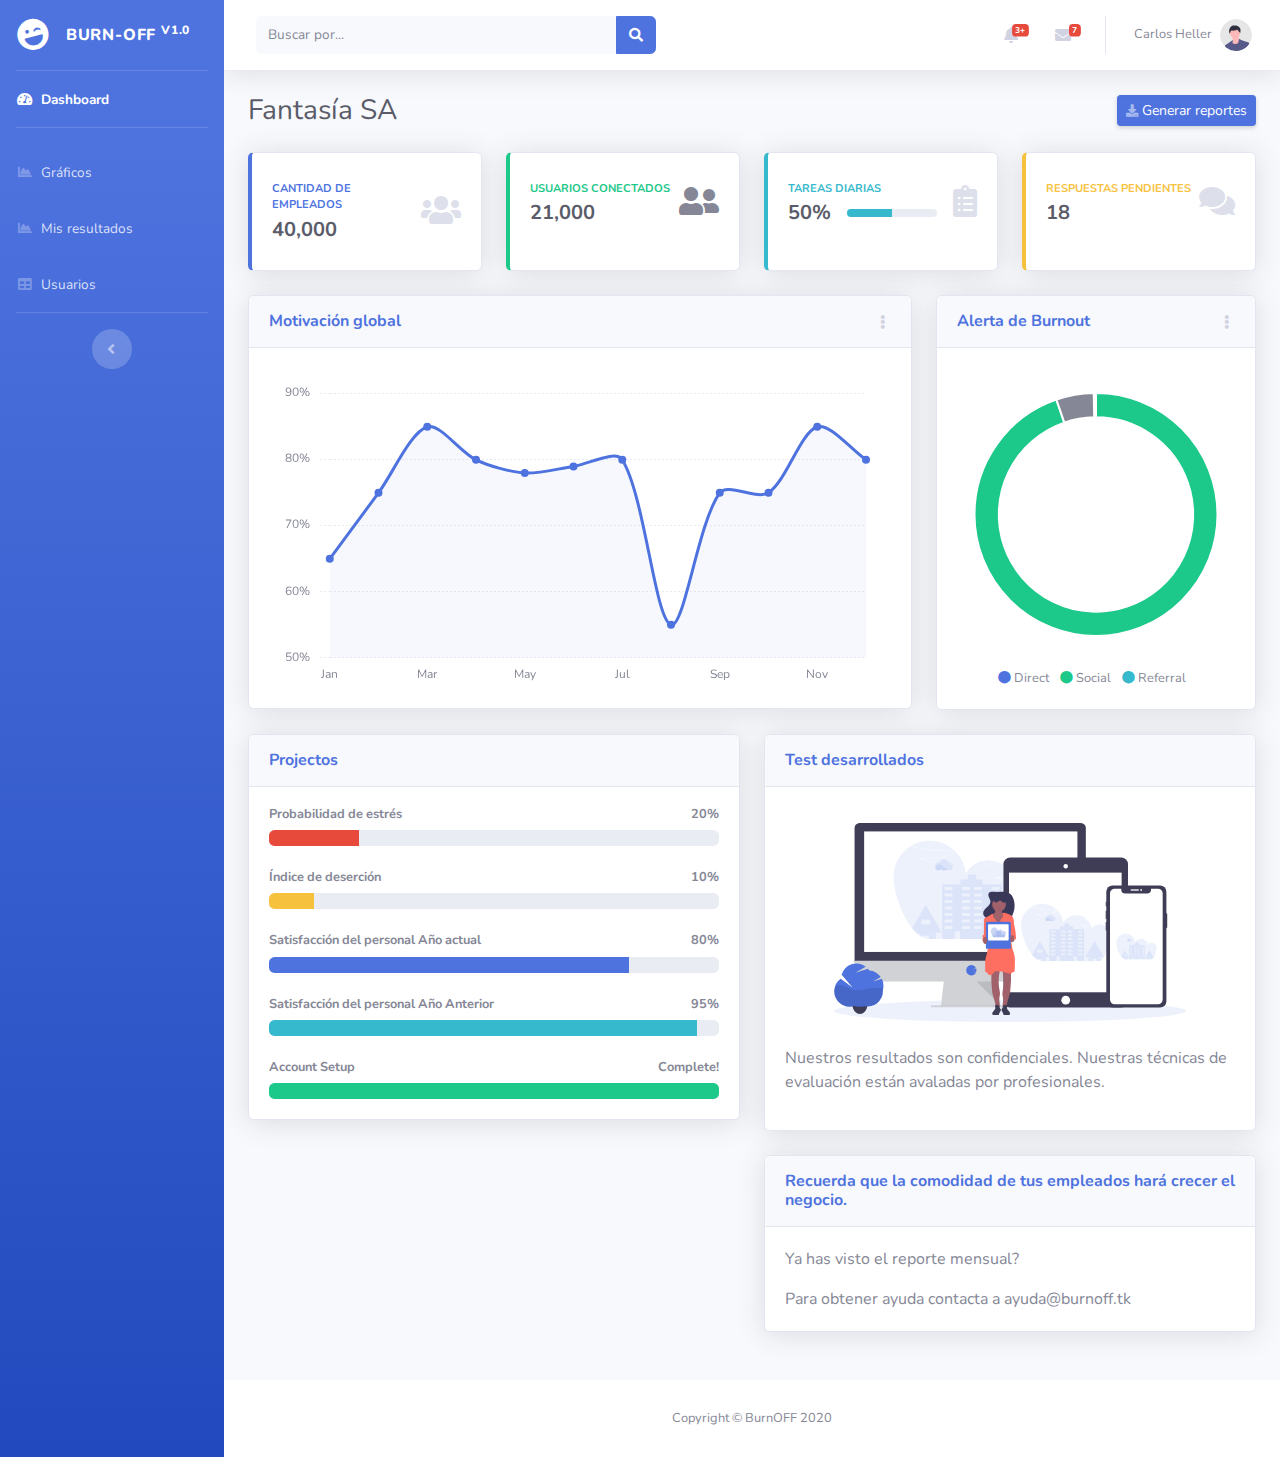
==== commit 4f60e565: "Update index.html" ====
--- a/index.html
+++ b/index.html
@@ -639,7 +639,7 @@
                                 </div>
                                 <div class="card-body">
                                     <p>Ya has visto el reporte mensual?</p>
-                                    <p class="mb-0">Para obtener ayuda contacta a <a>mesa de ayuda. </a></p>
+                                    <p class="mb-0">Para obtener ayuda contacta a <a> ayuda@burnoff.tk </a></p>
                                 </div>
                             </div>
 
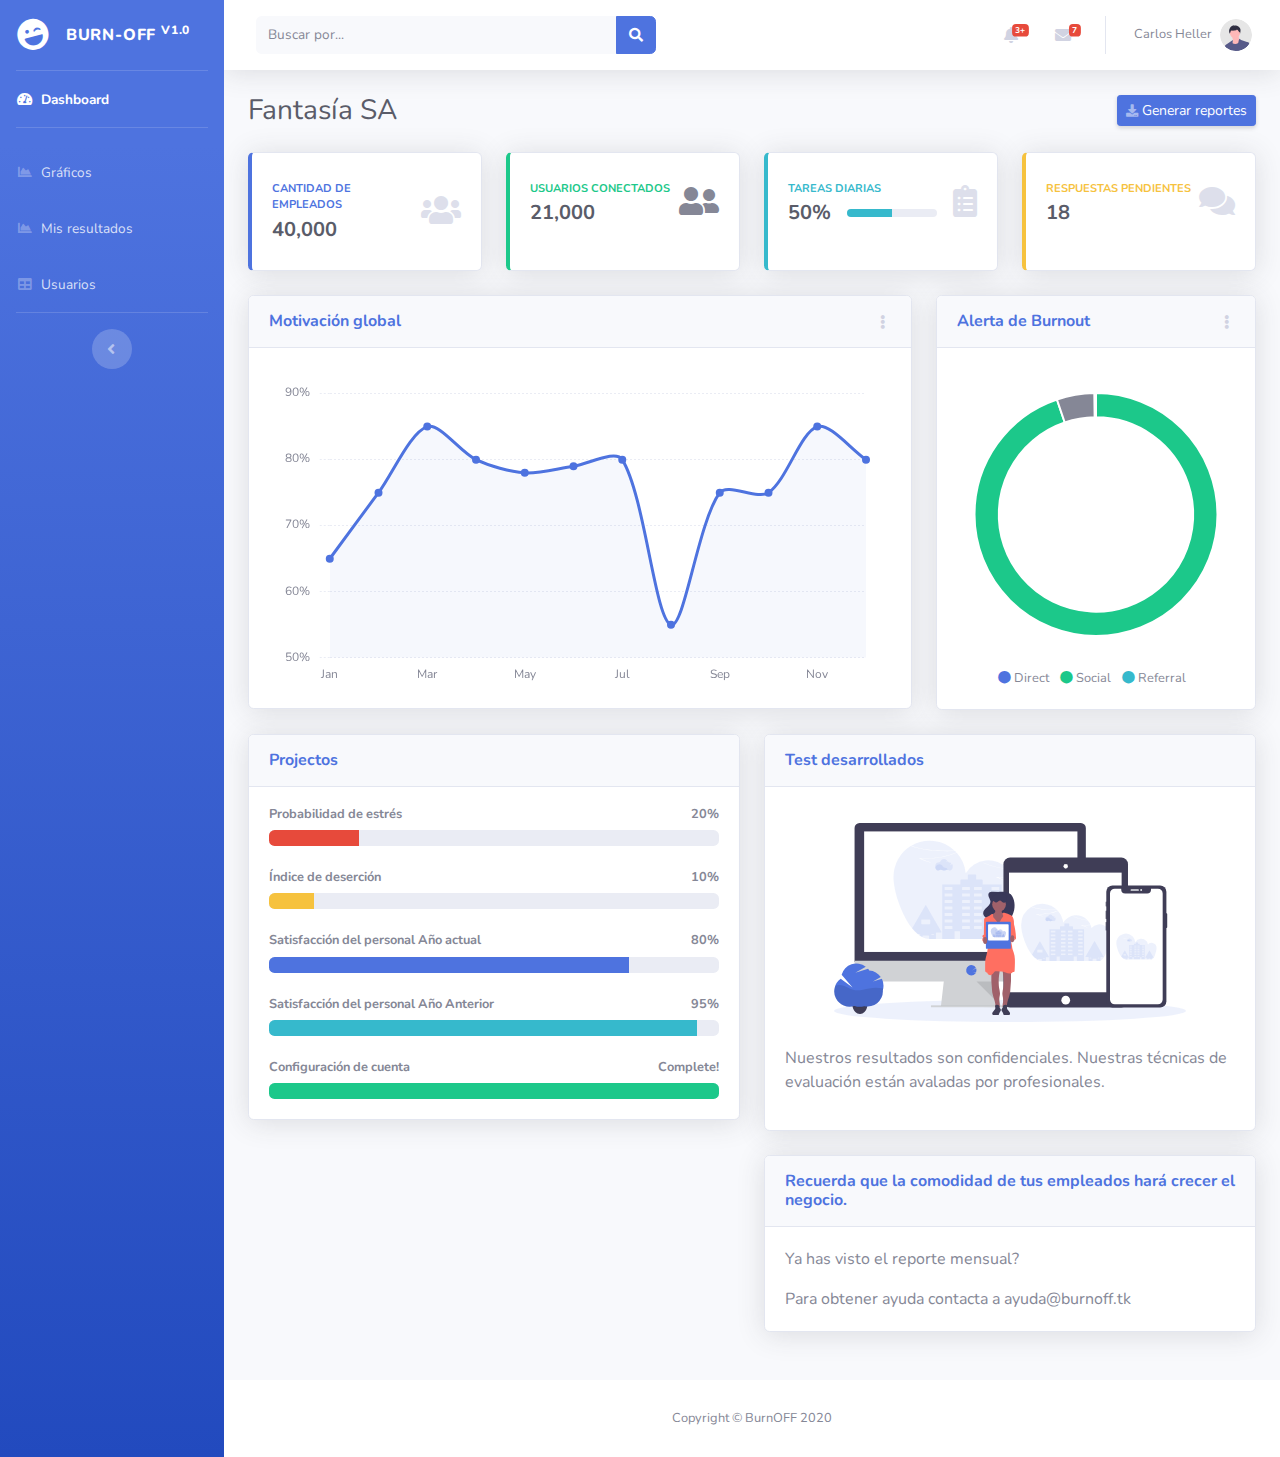
==== commit 6213adff: "update" ====
--- a/index.html
+++ b/index.html
@@ -539,7 +539,7 @@
                                     <div class="progress mb-4">
                                         <div class="progress-bar bg-info" role="progressbar" style="width: 95%" aria-valuenow="95" aria-valuemin="0" aria-valuemax="100"></div>
                                     </div>
-                                    <h4 class="small font-weight-bold">Account Setup <span class="float-right">Complete!</span></h4>
+                                    <h4 class="small font-weight-bold">Configuración de cuenta <span class="float-right">Complete!</span></h4>
                                     <div class="progress">
                                         <div class="progress-bar bg-success" role="progressbar" style="width: 100%" aria-valuenow="100" aria-valuemin="0" aria-valuemax="100"></div>
                                     </div>
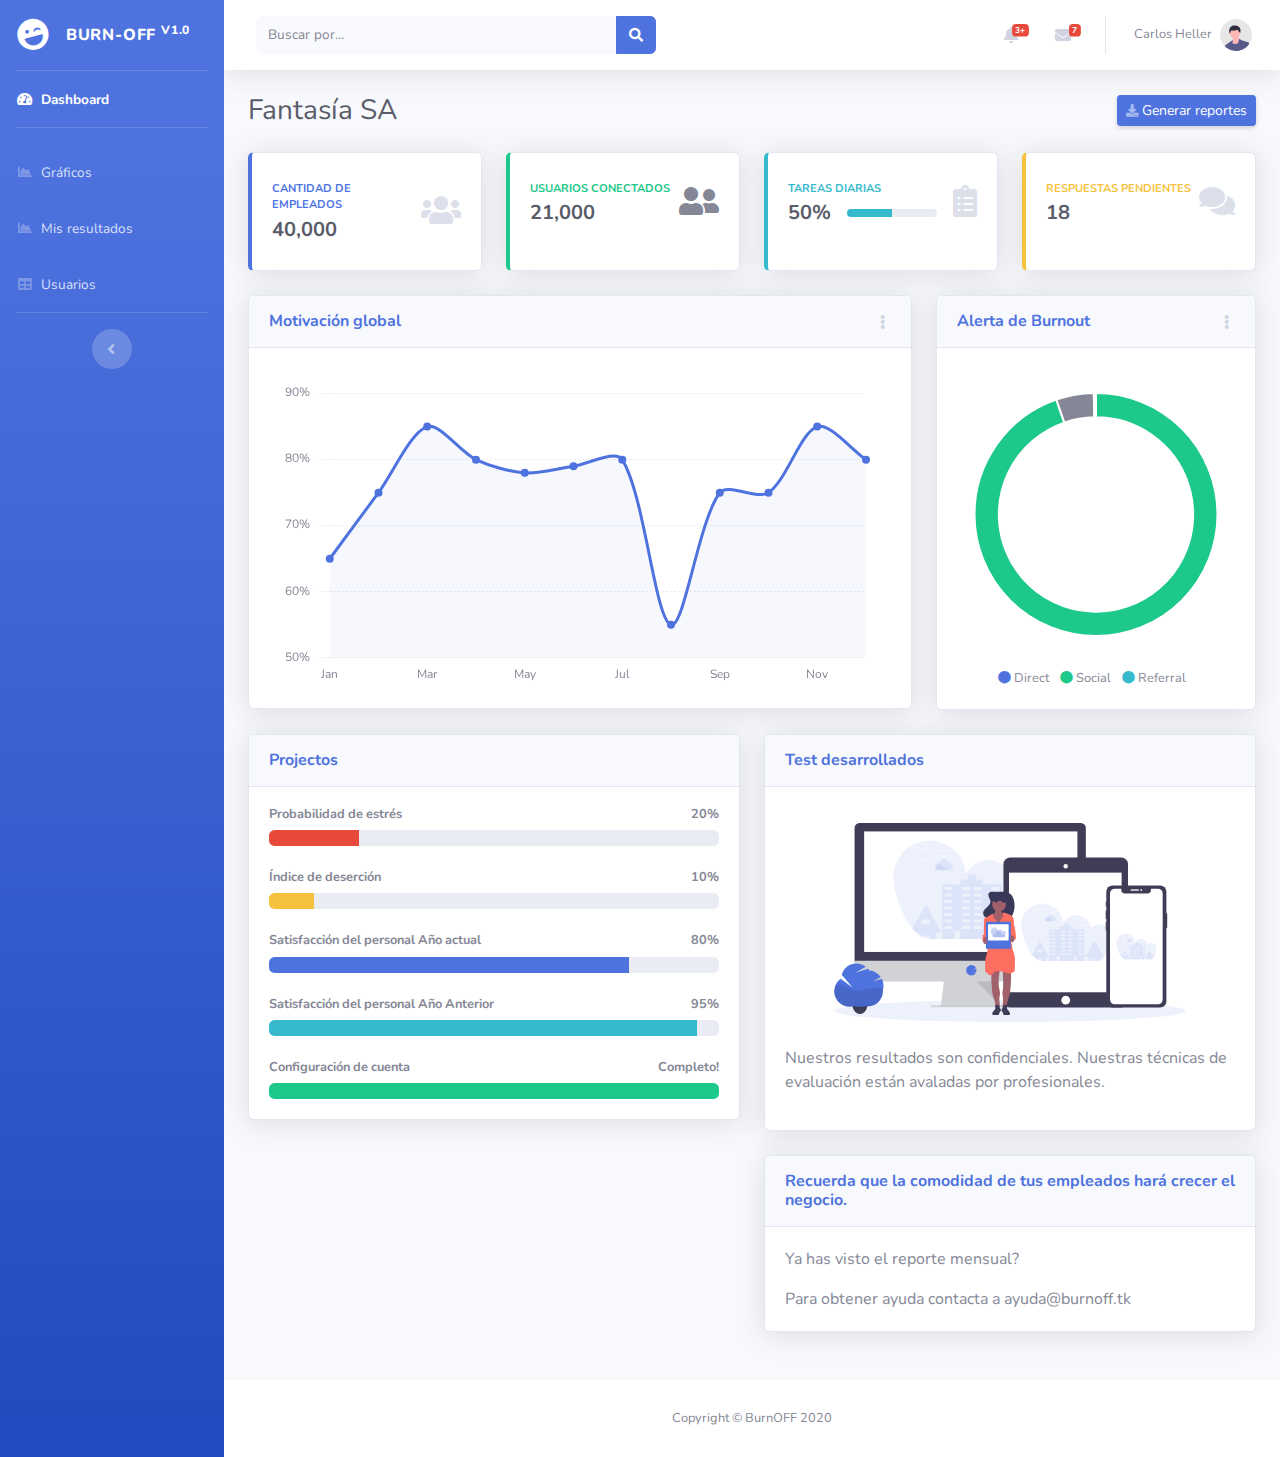
==== commit a3698451: "Update index.html" ====
--- a/index.html
+++ b/index.html
@@ -539,7 +539,7 @@
                                     <div class="progress mb-4">
                                         <div class="progress-bar bg-info" role="progressbar" style="width: 95%" aria-valuenow="95" aria-valuemin="0" aria-valuemax="100"></div>
                                     </div>
-                                    <h4 class="small font-weight-bold">Configuración de cuenta <span class="float-right">Complete!</span></h4>
+                                    <h4 class="small font-weight-bold">Configuración de cuenta <span class="float-right">Completo!</span></h4>
                                     <div class="progress">
                                         <div class="progress-bar bg-success" role="progressbar" style="width: 100%" aria-valuenow="100" aria-valuemin="0" aria-valuemax="100"></div>
                                     </div>
